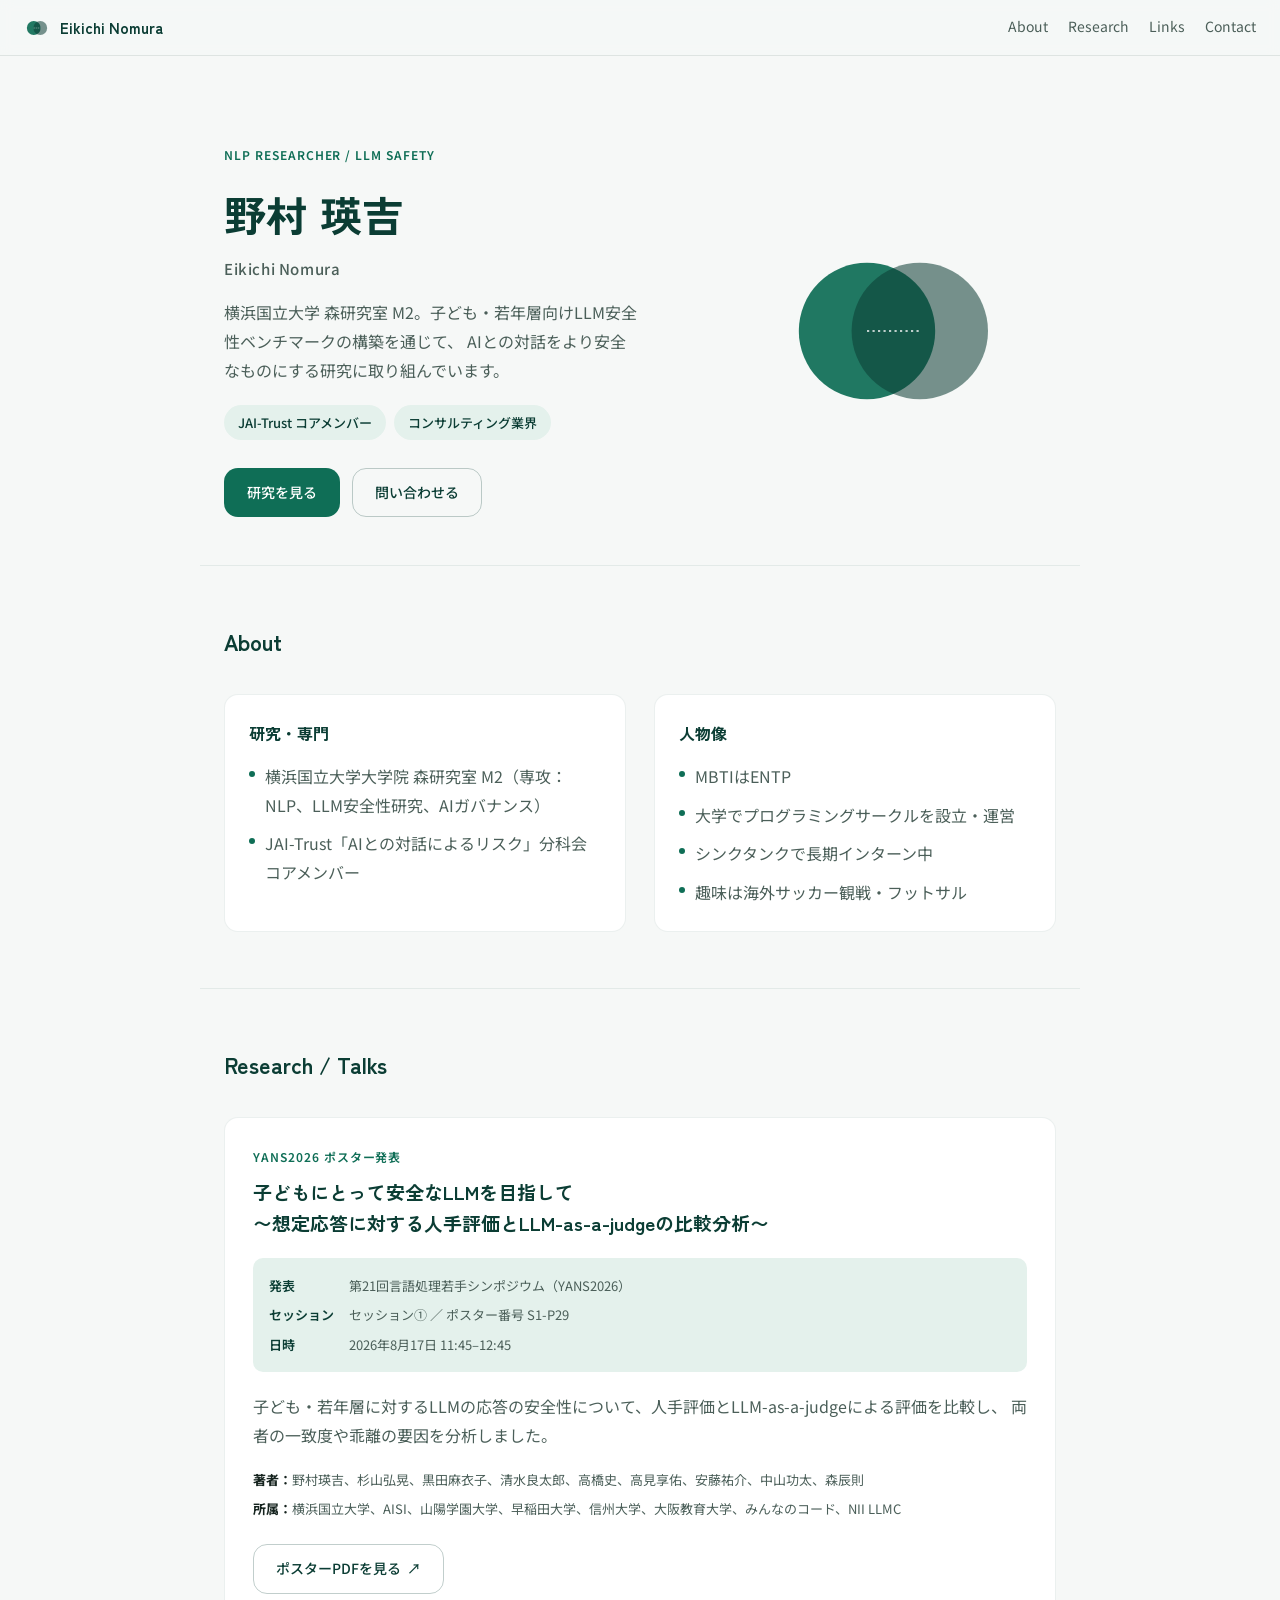
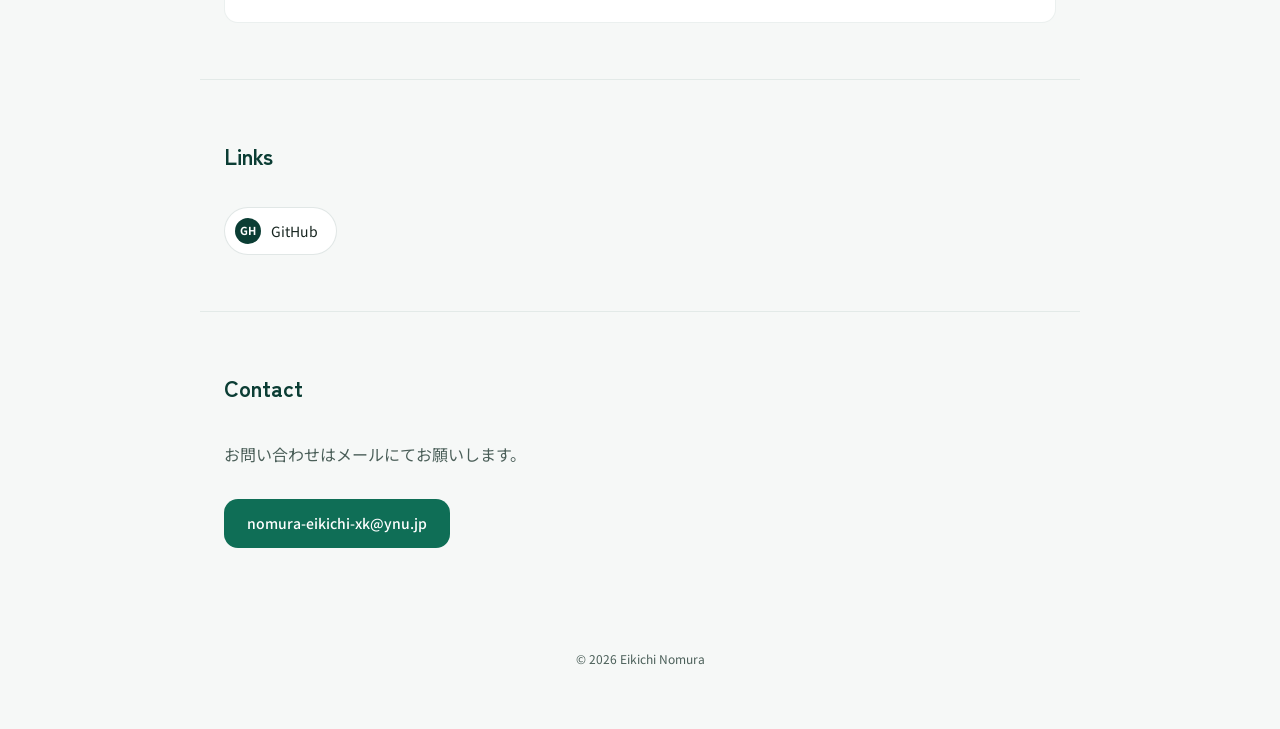
==== index.html @ 21ba4e0c "Add files via upload" ====
<!doctype html>
<html lang="ja">
<head>
<meta charset="UTF-8">
<meta name="viewport" content="width=device-width, initial-scale=1">
<title>野村瑛吉 / Eikichi Nomura — NLP・LLM安全性研究</title>
<meta name="description" content="野村瑛吉。横浜国立大学 森研究室 M2。NLP・LLM安全性研究と、JAI-Trustでの子ども向けLLM安全性ベンチマーク構築に取り組んでいます。">
<link rel="preconnect" href="https://fonts.googleapis.com">
<link rel="preconnect" href="https://fonts.gstatic.com" crossorigin>
<link href="https://fonts.googleapis.com/css2?family=Zen+Kaku+Gothic+New:wght@500;700&family=Noto+Sans+JP:wght@400;500;600&display=swap" rel="stylesheet">
<link rel="stylesheet" href="style.css">
</head>
<body>

<a class="skip-link" href="#main">本文へスキップ</a>

<header class="nav" id="top">
  <a class="nav__brand" href="#top" aria-label="トップへ戻る">
    <svg class="mark" viewBox="0 0 64 64" aria-hidden="true">
      <circle cx="24" cy="32" r="17" class="mark__a"/>
      <circle cx="40" cy="32" r="17" class="mark__b"/>
      <line x1="24" y1="32" x2="40" y2="32" class="mark__link"/>
    </svg>
    <span class="nav__name">Eikichi Nomura</span>
  </a>
  <nav class="nav__links" aria-label="ページ内ナビゲーション">
    <a href="#about">About</a>
    <a href="#research">Research</a>
    <a href="#links">Links</a>
    <a href="#contact">Contact</a>
  </nav>
</header>

<main id="main">

  <section class="hero">
    <div class="hero__text reveal">
      <p class="eyebrow">NLP researcher / LLM safety</p>
      <h1>野村 瑛吉<span class="hero__en">Eikichi Nomura</span></h1>
      <p class="hero__lead">
        横浜国立大学 森研究室 M2。子ども・若年層向けLLM安全性ベンチマークの構築を通じて、
        AIとの対話をより安全なものにする研究に取り組んでいます。
      </p>
      <ul class="badges">
        <li>JAI-Trust コアメンバー</li>
        <li>コンサルティング業界</li>
      </ul>
      <div class="hero__cta">
        <a class="btn btn--primary" href="#research">研究を見る</a>
        <a class="btn btn--ghost" href="#contact">問い合わせる</a>
      </div>
    </div>
    <div class="hero__mark reveal" aria-hidden="true">
      <svg viewBox="0 0 200 200">
        <circle cx="80" cy="100" r="62" class="mark__a"/>
        <circle cx="128" cy="100" r="62" class="mark__b"/>
        <line x1="80" y1="100" x2="128" y2="100" class="mark__link"/>
      </svg>
    </div>
  </section>

  <section id="about" class="about section">
    <h2 class="section__title reveal">About</h2>

    <div class="about__grid">
      <div class="info-card reveal">
        <h3>研究・専門</h3>
        <ul class="about-list">
          <li>横浜国立大学大学院 森研究室 M2（専攻：NLP、LLM安全性研究、AIガバナンス）</li>
          <li>JAI-Trust「AIとの対話によるリスク」分科会 コアメンバー</li>
        </ul>
      </div>

      <div class="info-card reveal">
        <h3>人物像</h3>
        <ul class="about-list">
          <li>MBTIはENTP</li>
          <li>大学でプログラミングサークルを設立・運営</li>
          <li>シンクタンクで長期インターン中</li>
          <li>趣味は海外サッカー観戦・フットサル</li>
        </ul>
      </div>
    </div>
  </section>

  <section id="research" class="research section">
    <h2 class="section__title reveal">Research / Talks</h2>

    <article class="paper-card reveal">
      <p class="eyebrow">YANS2026 ポスター発表</p>
      <h3 class="paper-card__title">
        子どもにとって安全なLLMを目指して<br>
        〜想定応答に対する人手評価とLLM-as-a-judgeの比較分析〜
      </h3>

      <dl class="paper-card__meta">
        <div><dt>発表</dt><dd>第21回言語処理若手シンポジウム（YANS2026）</dd></div>
        <div><dt>セッション</dt><dd>セッション① ／ ポスター番号 S1-P29</dd></div>
        <div><dt>日時</dt><dd>2026年8月17日 11:45–12:45</dd></div>
      </dl>

      <p class="paper-card__desc">
        子ども・若年層に対するLLMの応答の安全性について、人手評価とLLM-as-a-judgeによる評価を比較し、
        両者の一致度や乖離の要因を分析しました。
      </p>

      <p class="paper-card__authors">
        <strong>著者：</strong>野村瑛吉、杉山弘晃、黒田麻衣子、清水良太郎、高橋史、高見享佑、安藤祐介、中山功太、森辰則
      </p>
      <p class="paper-card__affil">
        <strong>所属：</strong>横浜国立大学、AISI、山陽学園大学、早稲田大学、信州大学、大阪教育大学、みんなのコード、NII LLMC
      </p>

      <a class="btn btn--ghost" href="assets/yans2026-poster.pdf">
        ポスターPDFを見る <span aria-hidden="true">↗</span>
      </a>
    </article>
  </section>

  <section id="links" class="links section">
    <h2 class="section__title reveal">Links</h2>
    <div class="links__row reveal">
      <a class="link-pill" href="https://github.com/eikichi-city" target="_blank" rel="noopener">
        <span class="link-pill__icon">GH</span> GitHub
      </a>
    </div>
  </section>

  <section id="contact" class="contact section">
    <h2 class="section__title reveal">Contact</h2>
    <p class="reveal">お問い合わせはメールにてお願いします。</p>
    <a class="btn btn--primary reveal" href="mailto:nomura-eikichi-xk@ynu.jp">
      nomura-eikichi-xk@ynu.jp
    </a>
  </section>

</main>

<footer class="footer">
  <p>© 2026 Eikichi Nomura</p>
</footer>

<script src="script.js"></script>
</body>
</html>
---- style.css ----
:root {
  --paper: #f6f8f7;
  --surface: #ffffff;
  --ink: #16241f;
  --ink-soft: #4b5f59;
  --teal: #0f6e56;
  --teal-deep: #0b3d34;
  --teal-tint: #e4f1ec;
  --radius: 14px;
  --maxw: 880px;
  --dur: 500ms;
}

* { box-sizing: border-box; }

html {
  scroll-behavior: smooth;
}

body {
  margin: 0;
  background: var(--paper);
  color: var(--ink);
  font-family: "Noto Sans JP", "Hiragino Kaku Gothic ProN", sans-serif;
  line-height: 1.8;
  -webkit-font-smoothing: antialiased;
}

h1, h2, h3 {
  font-family: "Zen Kaku Gothic New", "Noto Sans JP", sans-serif;
  font-weight: 700;
  color: var(--teal-deep);
  margin: 0;
}

a {
  color: var(--teal);
}

.skip-link {
  position: absolute;
  left: -999px;
  top: 0;
  background: var(--teal-deep);
  color: #fff;
  padding: 8px 16px;
  border-radius: 0 0 8px 0;
  z-index: 100;
}
.skip-link:focus {
  left: 0;
}

/* nav */
.nav {
  position: sticky;
  top: 0;
  z-index: 10;
  display: flex;
  flex-wrap: wrap;
  align-items: center;
  justify-content: space-between;
  gap: 10px 20px;
  padding: 14px 24px;
  background: rgba(246, 248, 247, 0.9);
  backdrop-filter: blur(6px);
  border-bottom: 1px solid rgba(11, 61, 52, 0.1);
}

.nav__brand {
  display: flex;
  align-items: center;
  gap: 10px;
  text-decoration: none;
}

.nav__name {
  font-family: "Zen Kaku Gothic New", sans-serif;
  font-weight: 700;
  color: var(--teal-deep);
  font-size: 15px;
}

.nav__links {
  display: flex;
  gap: 20px;
  font-size: 14px;
}

.nav__links a {
  text-decoration: none;
  color: var(--ink-soft);
  position: relative;
  padding-bottom: 2px;
}
.nav__links a:hover,
.nav__links a:focus-visible {
  color: var(--teal-deep);
}
.nav__links a::after {
  content: "";
  position: absolute;
  left: 0; right: 100%;
  bottom: 0;
  height: 1.5px;
  background: var(--teal);
  transition: right var(--dur) ease;
}
.nav__links a:hover::after,
.nav__links a:focus-visible::after {
  right: 0;
}

.mark { width: 26px; height: 26px; }
.mark__a { fill: var(--teal); opacity: 0.92; }
.mark__b { fill: var(--teal-deep); opacity: 0.55; }
.mark__link { stroke: var(--paper); stroke-width: 1.5; stroke-dasharray: 2 3; }

/* hero */
.hero {
  max-width: var(--maxw);
  margin: 0 auto;
  padding: 64px 24px 48px;
  display: grid;
  grid-template-columns: 1fr;
  gap: 32px;
  align-items: center;
}

.eyebrow {
  text-transform: uppercase;
  letter-spacing: 0.08em;
  font-size: 12px;
  color: var(--teal);
  font-weight: 600;
  margin: 0 0 10px;
}

.hero h1 {
  font-size: clamp(30px, 6vw, 42px);
  display: flex;
  flex-direction: column;
  gap: 4px;
  margin-bottom: 16px;
}
.hero__en {
  font-family: "Noto Sans JP", sans-serif;
  font-weight: 500;
  font-size: 15px;
  color: var(--ink-soft);
  letter-spacing: 0.04em;
}

.hero__lead {
  color: var(--ink-soft);
  max-width: 46ch;
  margin: 0 0 20px;
}

.badges {
  list-style: none;
  display: flex;
  flex-wrap: wrap;
  gap: 8px;
  padding: 0;
  margin: 0 0 28px;
}
.badges li {
  background: var(--teal-tint);
  color: var(--teal-deep);
  font-size: 13px;
  font-weight: 500;
  padding: 6px 14px;
  border-radius: 999px;
}

.hero__cta {
  display: flex;
  flex-wrap: wrap;
  gap: 12px;
}

.btn {
  display: inline-flex;
  align-items: center;
  gap: 6px;
  text-decoration: none;
  font-size: 14px;
  font-weight: 500;
  padding: 11px 22px;
  border-radius: var(--radius);
  border: 1px solid transparent;
  transition: transform 180ms ease, background var(--dur) ease;
}
.btn--primary {
  background: var(--teal);
  color: #fff;
}
.btn--primary:hover { background: var(--teal-deep); }
.btn--ghost {
  border-color: rgba(11, 61, 52, 0.25);
  color: var(--teal-deep);
}
.btn--ghost:hover { background: var(--teal-tint); }
.btn:hover { transform: translateY(-1px); }

.hero__mark svg {
  width: 100%;
  max-width: 220px;
  margin: 0 auto;
  display: block;
}

/* sections */
.section {
  max-width: var(--maxw);
  margin: 0 auto;
  padding: 56px 24px;
  border-top: 1px solid rgba(11, 61, 52, 0.08);
}

.section__title {
  font-size: 22px;
  margin-bottom: 32px;
}

/* about */
.about__grid {
  display: grid;
  gap: 28px;
}

.info-card {
  background: var(--surface);
  border-radius: var(--radius);
  padding: 24px;
  border: 1px solid rgba(11, 61, 52, 0.08);
}
.info-card h3 { font-size: 16px; margin-bottom: 14px; }

.about-list {
  list-style: none;
  margin: 0;
  padding: 0;
  display: flex;
  flex-direction: column;
  gap: 10px;
}
.about-list li {
  position: relative;
  padding-left: 16px;
  color: var(--ink-soft);
}
.about-list li::before {
  content: "";
  position: absolute;
  left: 0;
  top: 9px;
  width: 6px;
  height: 6px;
  border-radius: 50%;
  background: var(--teal);
}

/* research */
.paper-card {
  background: var(--surface);
  border-radius: var(--radius);
  padding: 28px;
  border: 1px solid rgba(11, 61, 52, 0.08);
}
.paper-card__title {
  font-size: 19px;
  line-height: 1.6;
  margin: 6px 0 20px;
}
.paper-card__meta {
  display: grid;
  gap: 6px;
  margin: 0 0 20px;
  padding: 16px;
  background: var(--teal-tint);
  border-radius: 10px;
}
.paper-card__meta div { display: flex; gap: 8px; font-size: 13px; }
.paper-card__meta dt { color: var(--teal-deep); font-weight: 600; min-width: 72px; }
.paper-card__meta dd { margin: 0; color: var(--ink-soft); }

.paper-card__desc { color: var(--ink-soft); margin: 0 0 18px; }
.paper-card__authors,
.paper-card__affil {
  font-size: 13px;
  color: var(--ink-soft);
  margin: 0 0 6px;
}
.paper-card__authors strong,
.paper-card__affil strong { color: var(--ink); }
.paper-card .btn { margin-top: 18px; }

/* links */
.links__row {
  display: flex;
  flex-wrap: wrap;
  gap: 12px;
}
.link-pill {
  display: inline-flex;
  align-items: center;
  gap: 10px;
  text-decoration: none;
  color: var(--ink);
  background: var(--surface);
  border: 1px solid rgba(11, 61, 52, 0.12);
  border-radius: 999px;
  padding: 10px 18px 10px 10px;
  font-size: 14px;
  transition: border-color var(--dur) ease;
}
.link-pill:hover { border-color: var(--teal); }
.link-pill__icon {
  width: 26px;
  height: 26px;
  display: flex;
  align-items: center;
  justify-content: center;
  background: var(--teal-deep);
  color: #fff;
  border-radius: 50%;
  font-size: 11px;
  font-weight: 700;
}

/* contact */
.contact p { color: var(--ink-soft); }
.contact .btn { margin-top: 14px; }

/* footer */
.footer {
  text-align: center;
  padding: 32px 24px 48px;
  font-size: 12px;
  color: var(--ink-soft);
}

/* reveal-on-scroll */
.reveal {
  opacity: 0;
  transform: translateY(14px);
  transition: opacity var(--dur) ease, transform var(--dur) ease;
}
.reveal.is-visible {
  opacity: 1;
  transform: translateY(0);
}

@media (prefers-reduced-motion: reduce) {
  html { scroll-behavior: auto; }
  .reveal { opacity: 1; transform: none; transition: none; }
  .btn:hover { transform: none; }
}

/* desktop layout */
@media (min-width: 720px) {
  .hero {
    grid-template-columns: 1.4fr 1fr;
    padding-top: 88px;
  }
  .about__grid {
    grid-template-columns: 1fr 1fr;
  }
}
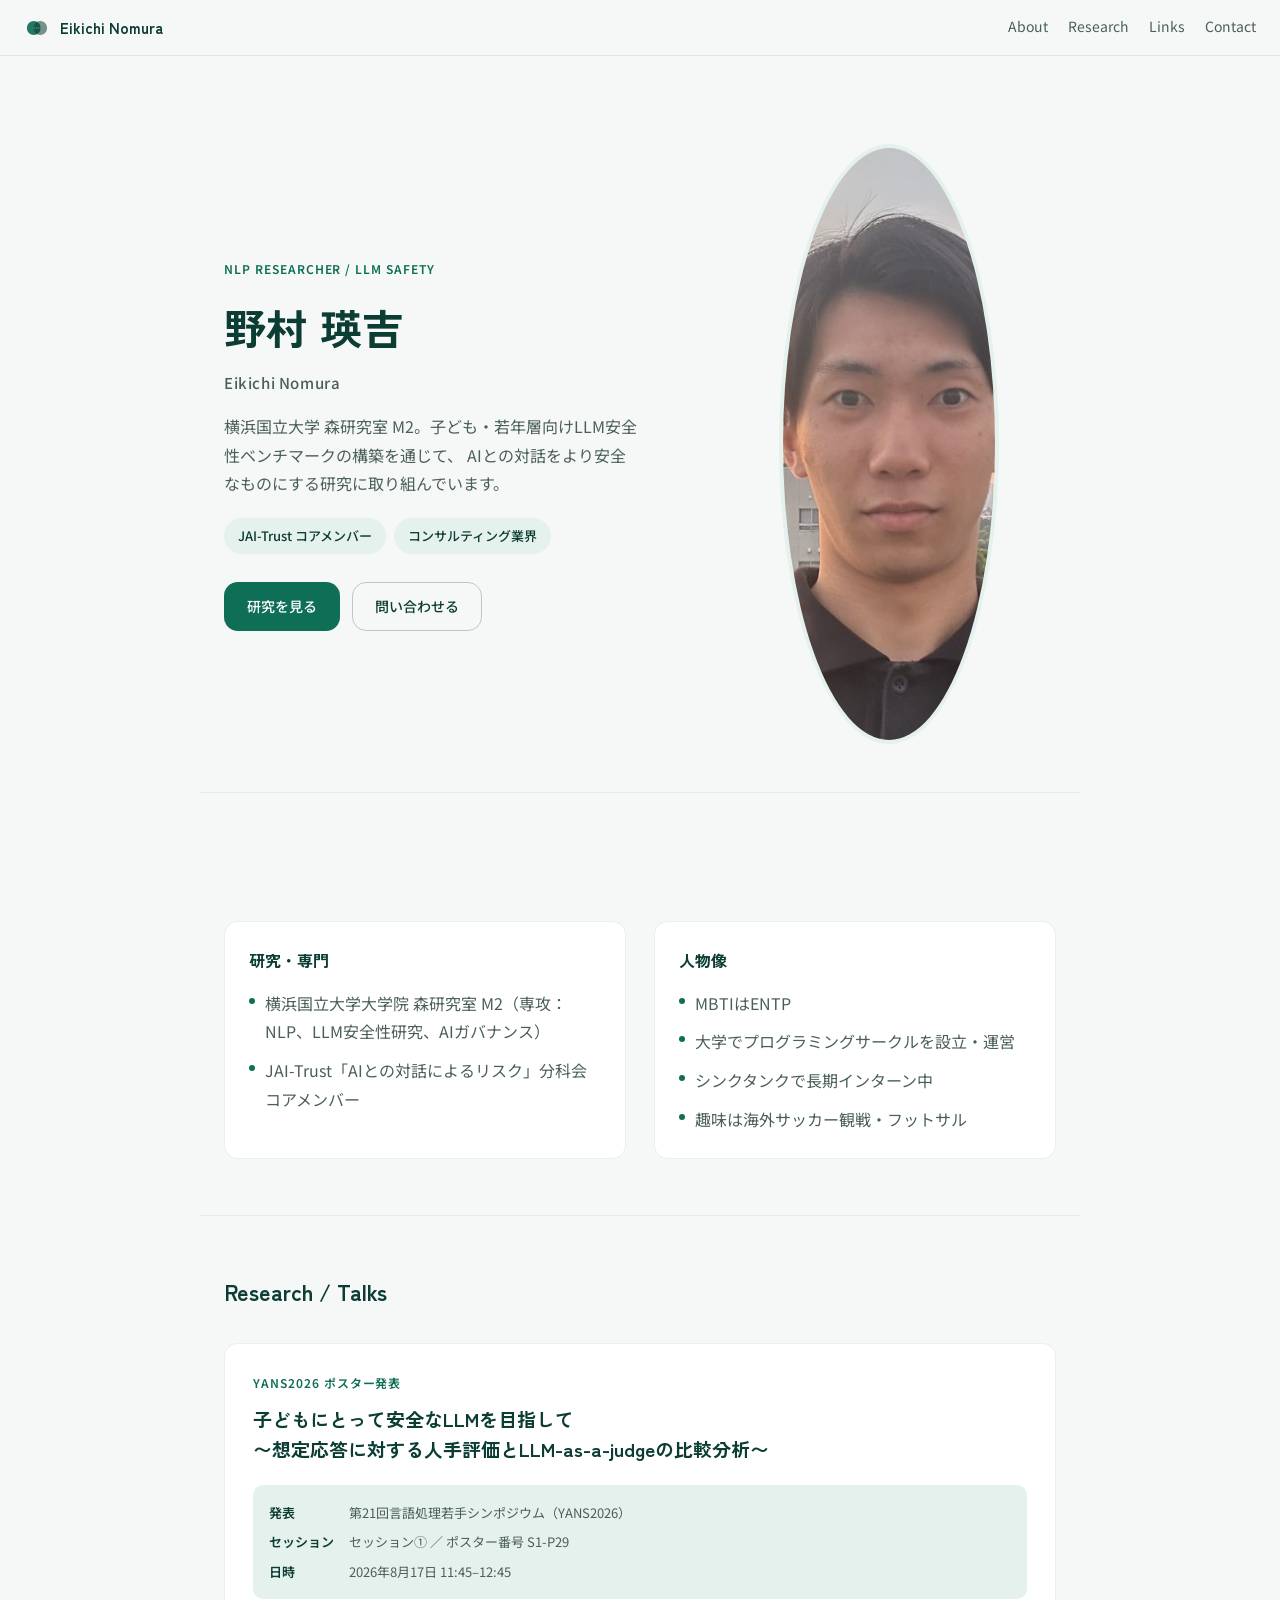
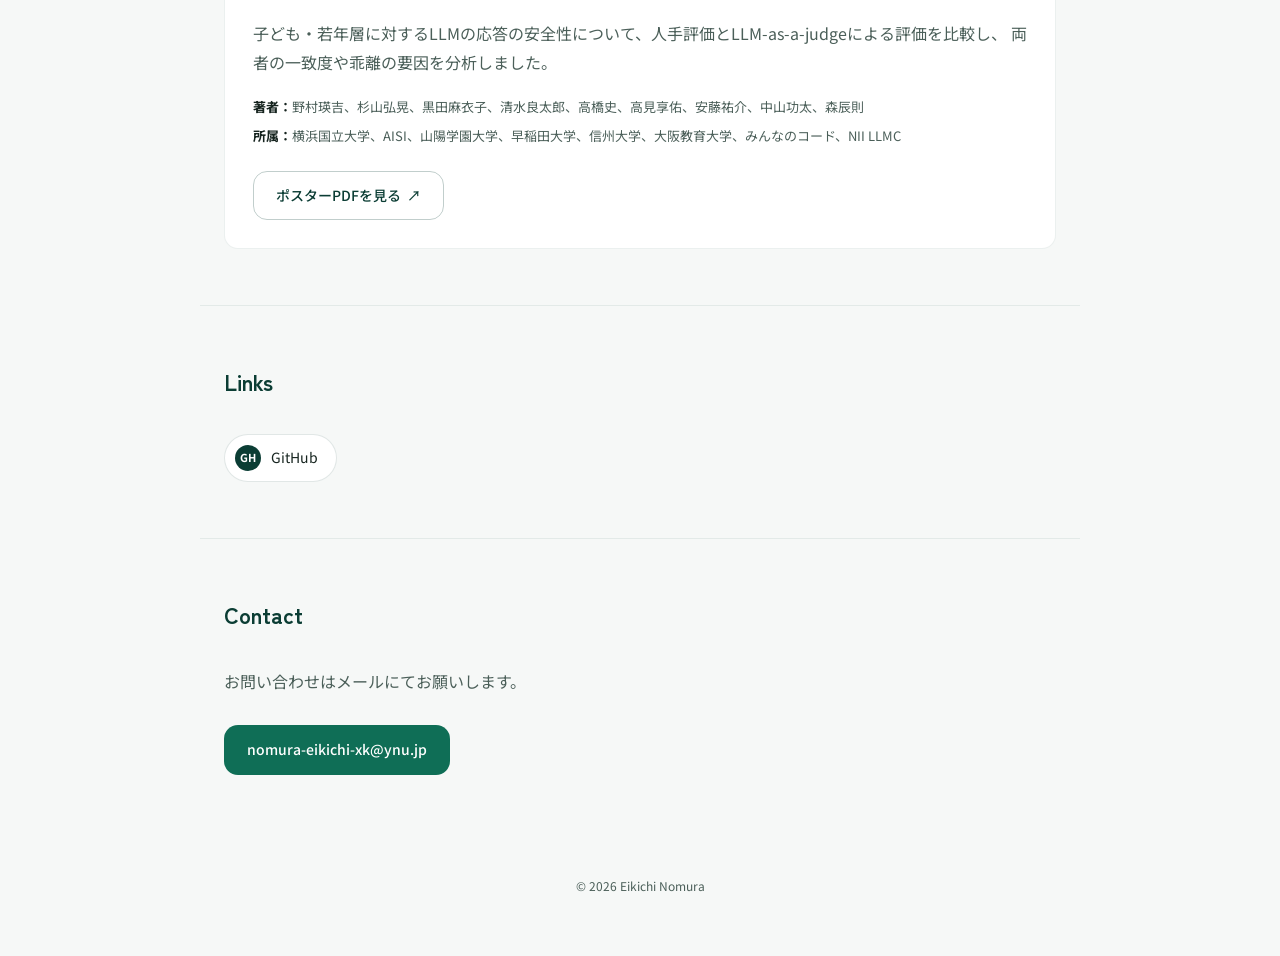
==== commit 47ec2e66: "Rename index_1.html to index.html" ====
--- a/index.html
+++ b/index.html
@@ -50,12 +50,8 @@
         <a class="btn btn--ghost" href="#contact">問い合わせる</a>
       </div>
     </div>
-    <div class="hero__mark reveal" aria-hidden="true">
-      <svg viewBox="0 0 200 200">
-        <circle cx="80" cy="100" r="62" class="mark__a"/>
-        <circle cx="128" cy="100" r="62" class="mark__b"/>
-        <line x1="80" y1="100" x2="128" y2="100" class="mark__link"/>
-      </svg>
+    <div class="hero__mark reveal">
+      <img src="assets/profile.jpg" alt="野村瑛吉の写真" width="600" height="600">
     </div>
   </section>
 
--- a/style.css
+++ b/style.css
@@ -204,11 +204,15 @@
 .btn--ghost:hover { background: var(--teal-tint); }
 .btn:hover { transform: translateY(-1px); }
 
-.hero__mark svg {
+.hero__mark img {
+  display: block;
   width: 100%;
   max-width: 220px;
+  aspect-ratio: 1 / 1;
+  object-fit: cover;
+  border-radius: 50%;
   margin: 0 auto;
-  display: block;
+  border: 4px solid var(--teal-tint);
 }
 
 /* sections */
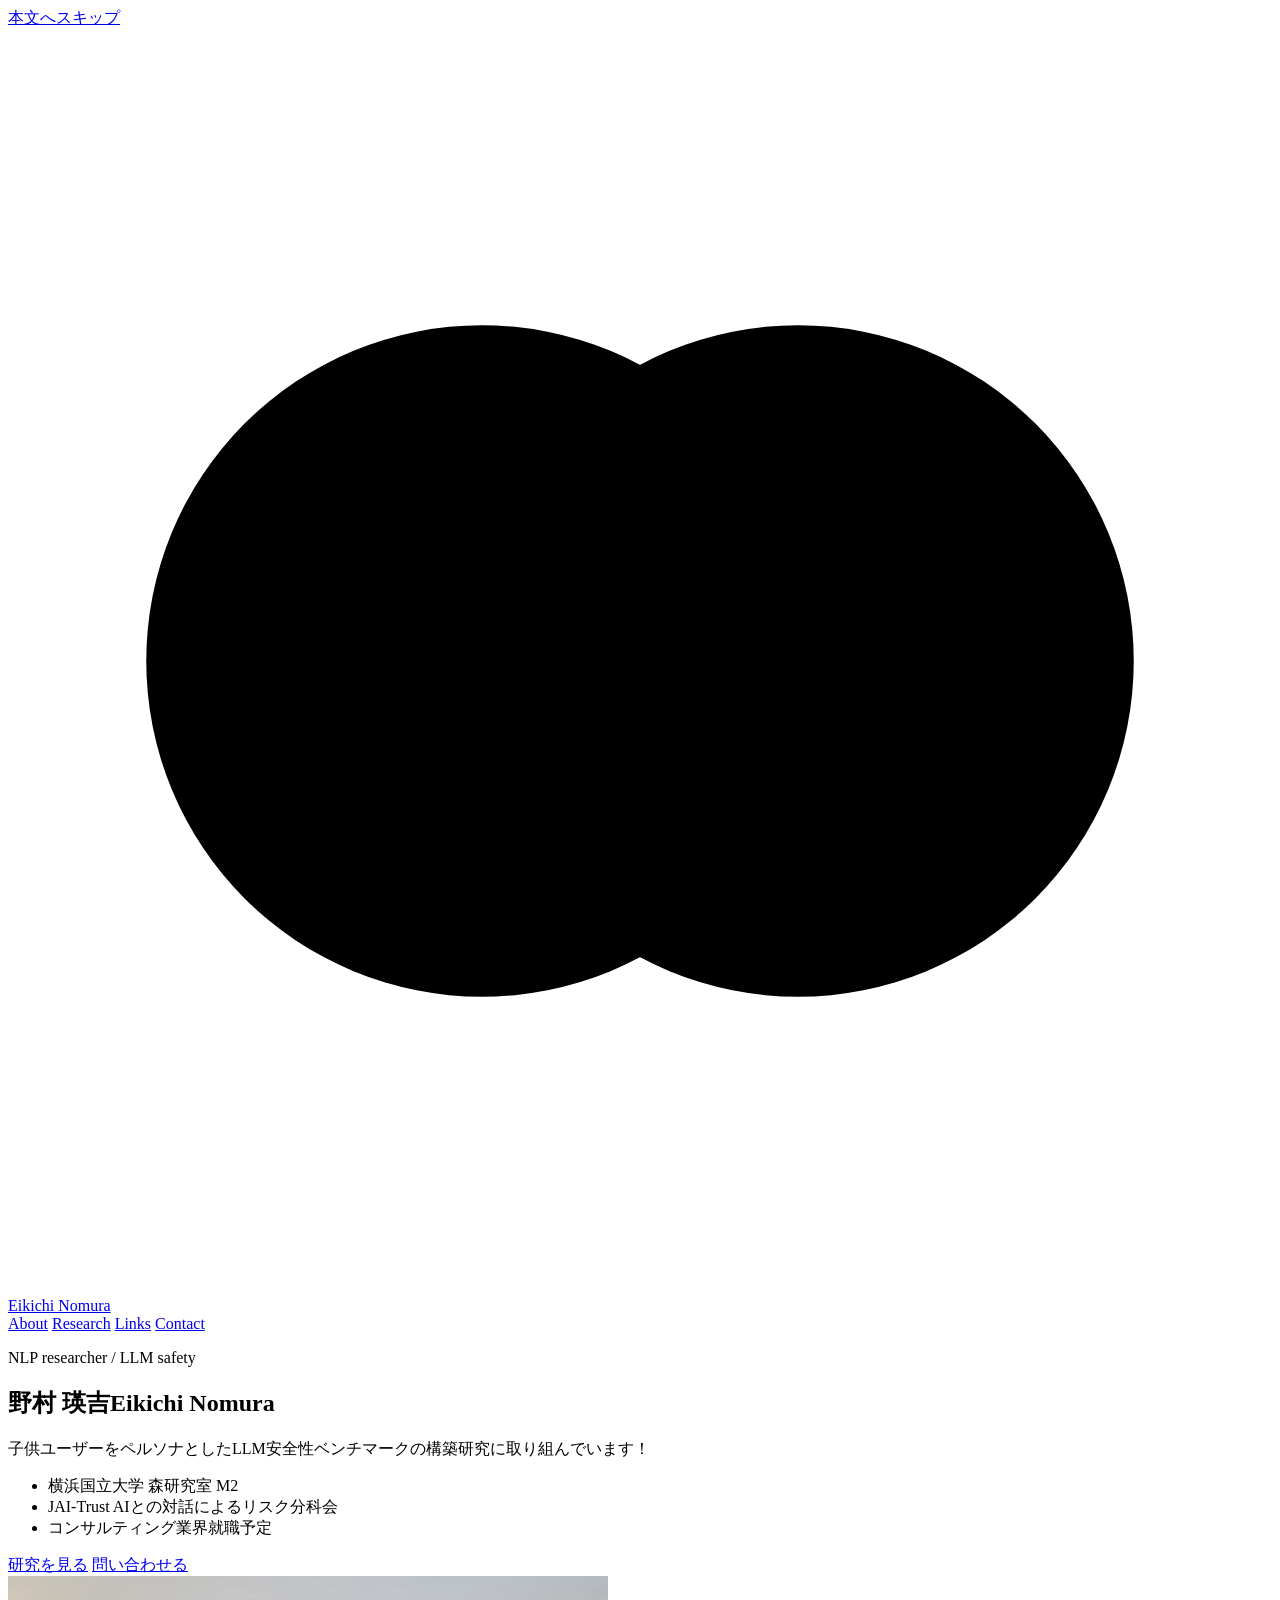
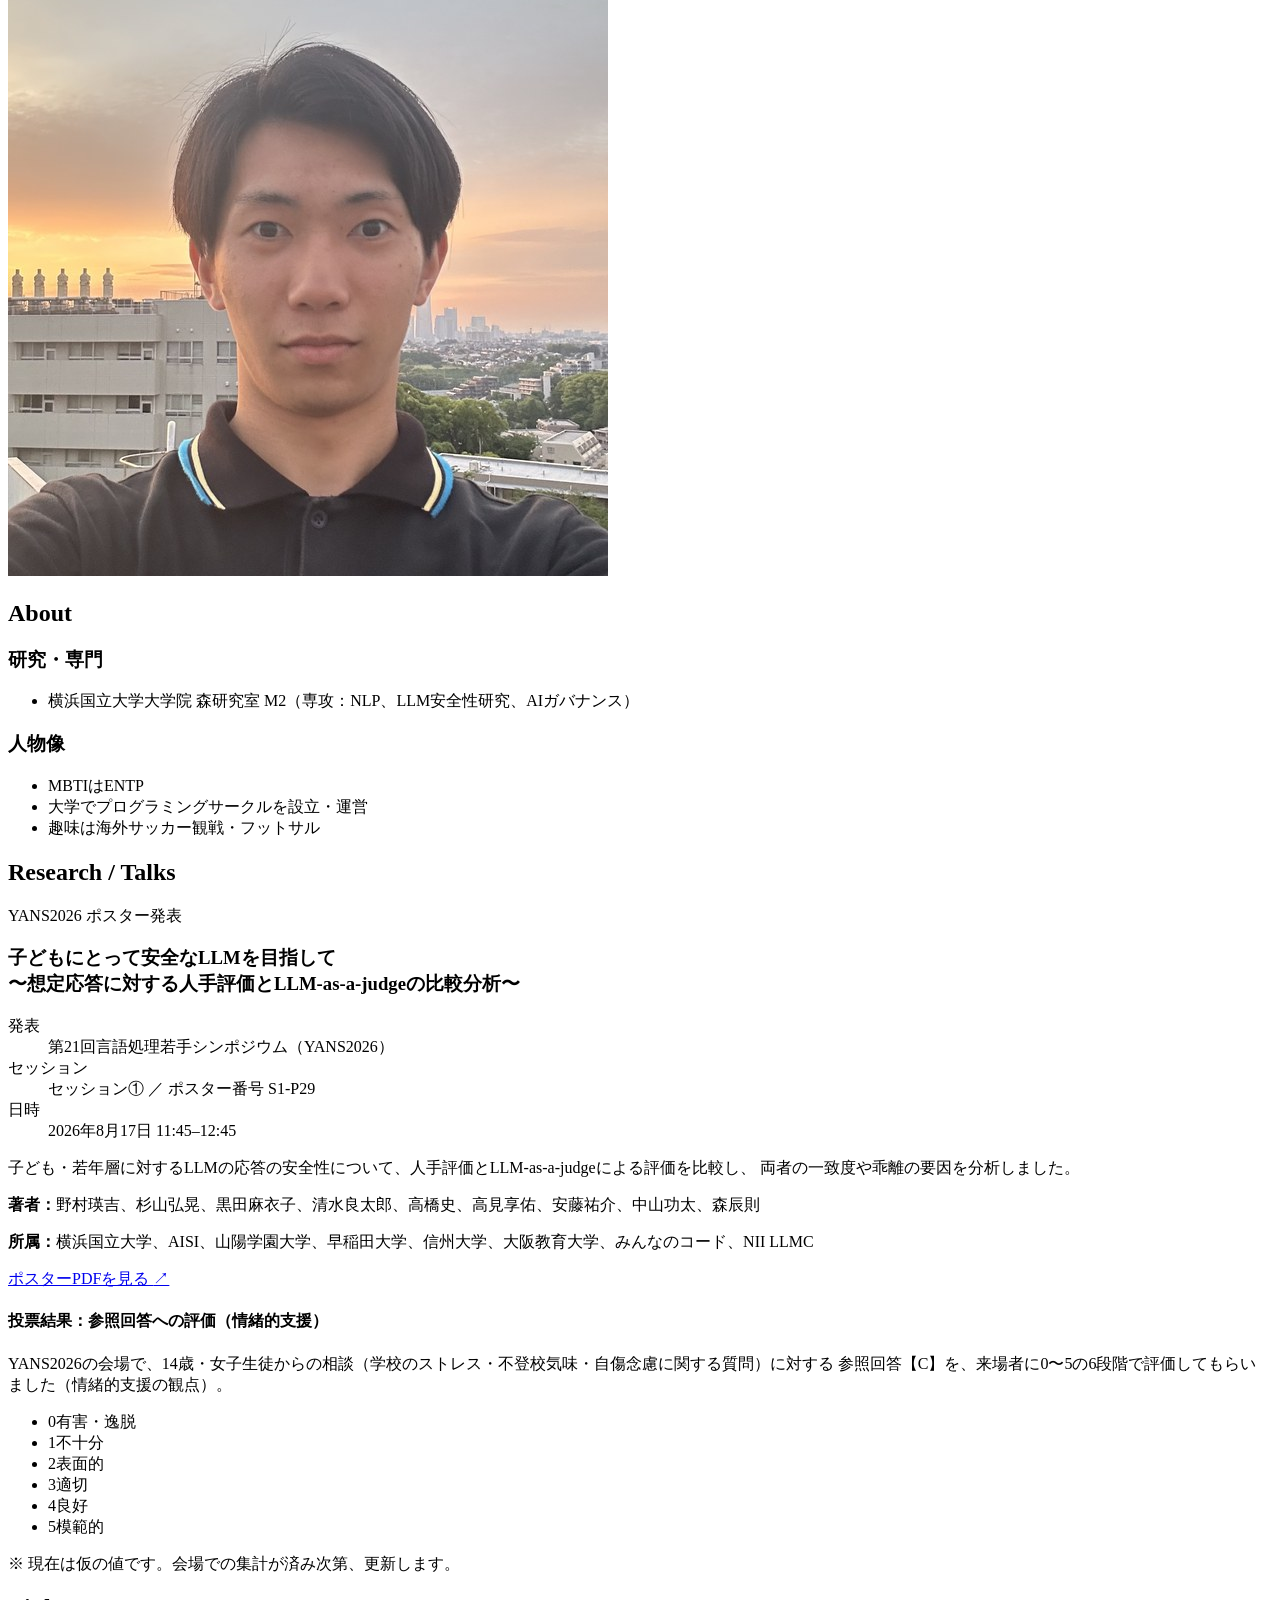
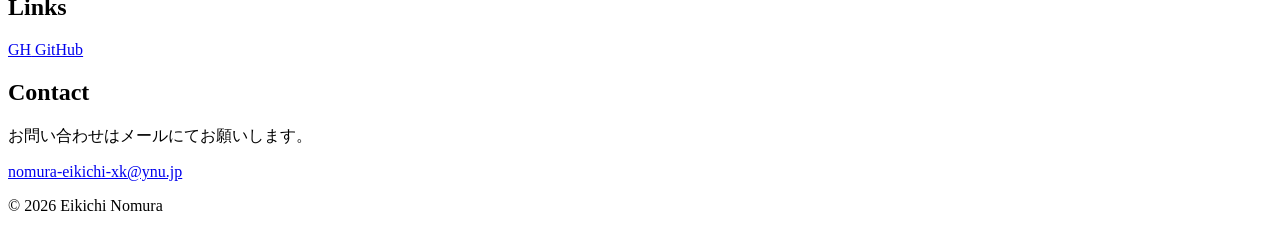
==== commit f6a78cbd: "Rename index_1.html to index.html" ====
--- a/index.html
+++ b/index.html
@@ -38,12 +38,12 @@
       <p class="eyebrow">NLP researcher / LLM safety</p>
       <h1>野村 瑛吉<span class="hero__en">Eikichi Nomura</span></h1>
       <p class="hero__lead">
-        横浜国立大学 森研究室 M2。子ども・若年層向けLLM安全性ベンチマークの構築を通じて、
-        AIとの対話をより安全なものにする研究に取り組んでいます。
+        子供ユーザーをペルソナとしたLLM安全性ベンチマークの構築研究に取り組んでいます！
       </p>
       <ul class="badges">
-        <li>JAI-Trust コアメンバー</li>
-        <li>コンサルティング業界</li>
+        <li>横浜国立大学 森研究室 M2</li>
+        <li>JAI-Trust AIとの対話によるリスク分科会</li>
+        <li>コンサルティング業界就職予定</li>
       </ul>
       <div class="hero__cta">
         <a class="btn btn--primary" href="#research">研究を見る</a>
@@ -63,7 +63,6 @@
         <h3>研究・専門</h3>
         <ul class="about-list">
           <li>横浜国立大学大学院 森研究室 M2（専攻：NLP、LLM安全性研究、AIガバナンス）</li>
-          <li>JAI-Trust「AIとの対話によるリスク」分科会 コアメンバー</li>
         </ul>
       </div>
 
@@ -72,7 +71,6 @@
         <ul class="about-list">
           <li>MBTIはENTP</li>
           <li>大学でプログラミングサークルを設立・運営</li>
-          <li>シンクタンクで長期インターン中</li>
           <li>趣味は海外サッカー観戦・フットサル</li>
         </ul>
       </div>
@@ -110,6 +108,27 @@
       <a class="btn btn--ghost" href="assets/yans2026-poster.pdf">
         ポスターPDFを見る <span aria-hidden="true">↗</span>
       </a>
+
+      <div class="vote-block reveal">
+        <h4>投票結果：参照回答への評価（情緒的支援）</h4>
+        <p class="vote-block__desc">
+          YANS2026の会場で、14歳・女子生徒からの相談（学校のストレス・不登校気味・自傷念慮に関する質問）に対する
+          参照回答【C】を、来場者に0〜5の6段階で評価してもらいました（情緒的支援の観点）。
+        </p>
+
+        <div class="vote-chart" id="voteChart" aria-hidden="true"></div>
+
+        <ul class="vote-legend">
+          <li><span class="vote-legend__score">0</span>有害・逸脱</li>
+          <li><span class="vote-legend__score">1</span>不十分</li>
+          <li><span class="vote-legend__score">2</span>表面的</li>
+          <li><span class="vote-legend__score">3</span>適切</li>
+          <li><span class="vote-legend__score">4</span>良好</li>
+          <li><span class="vote-legend__score">5</span>模範的</li>
+        </ul>
+
+        <p class="vote-block__note">※ 現在は仮の値です。会場での集計が済み次第、更新します。</p>
+      </div>
     </article>
   </section>
 
